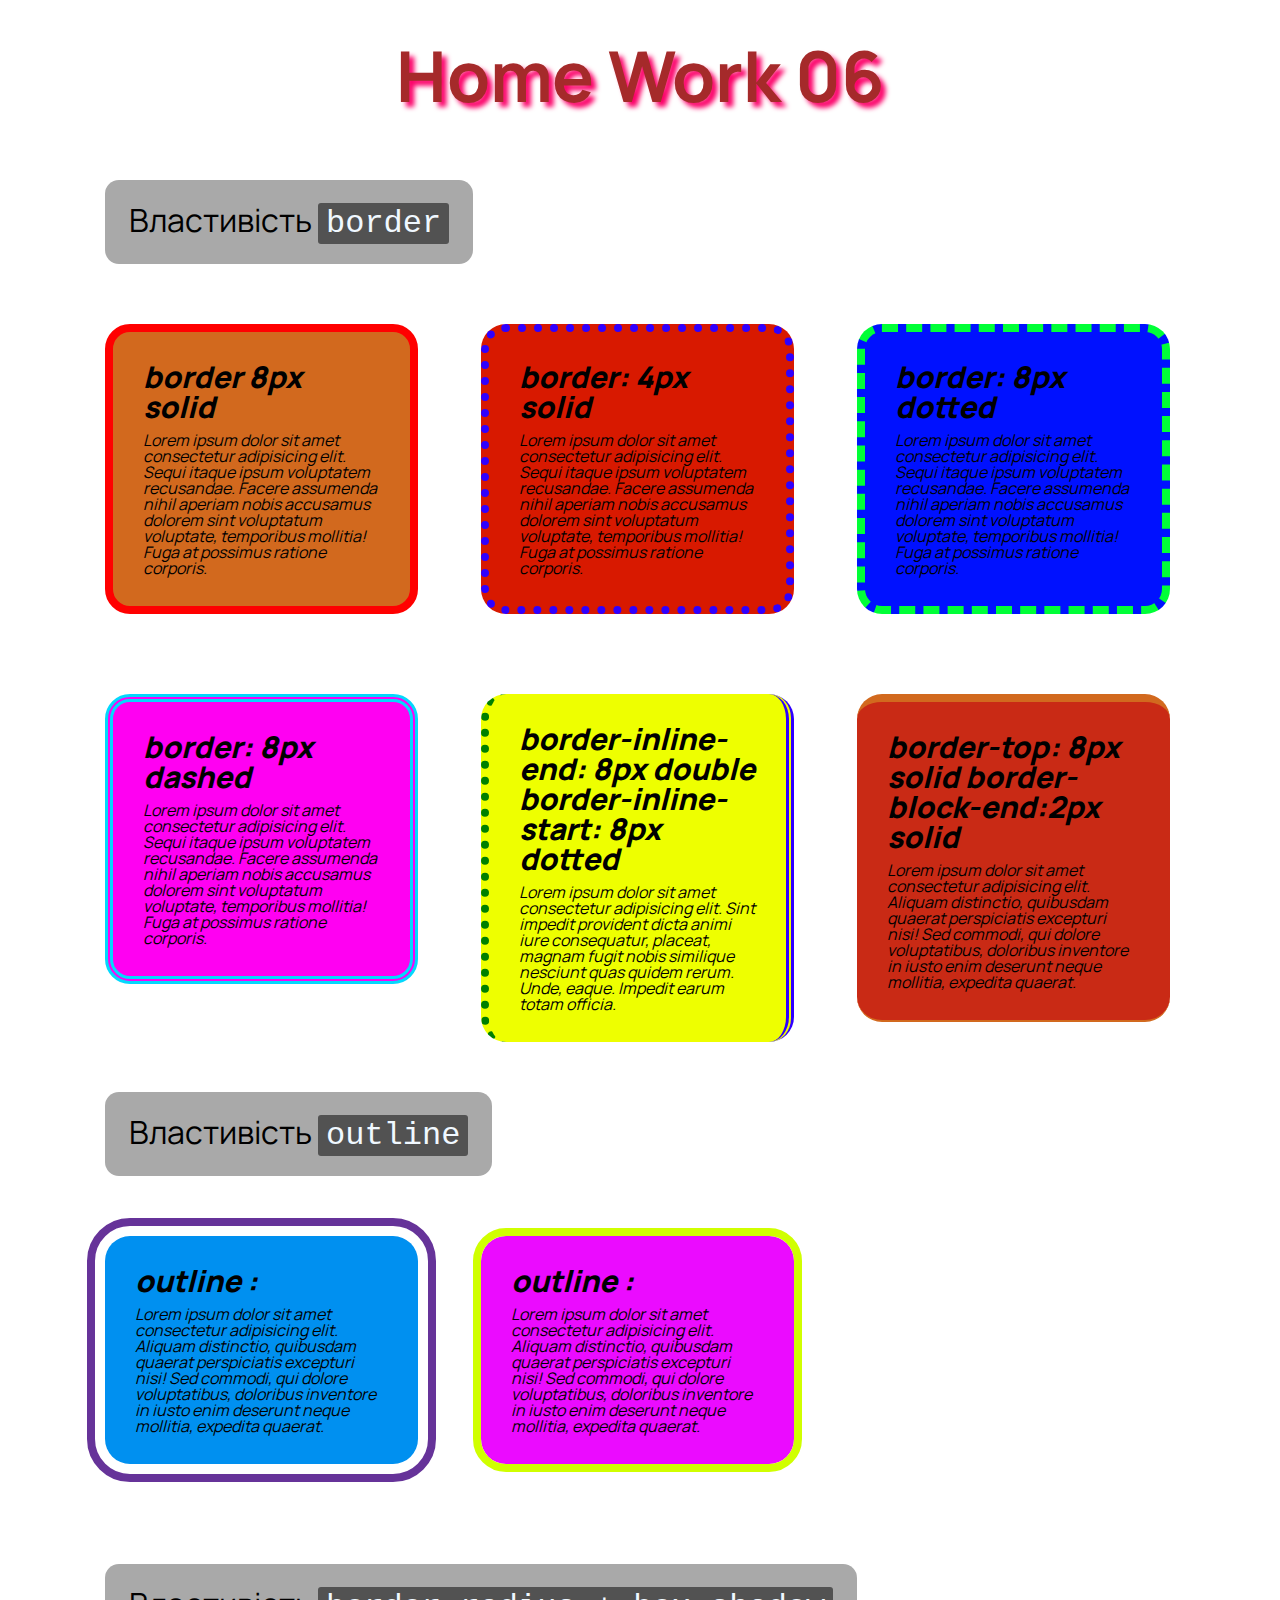
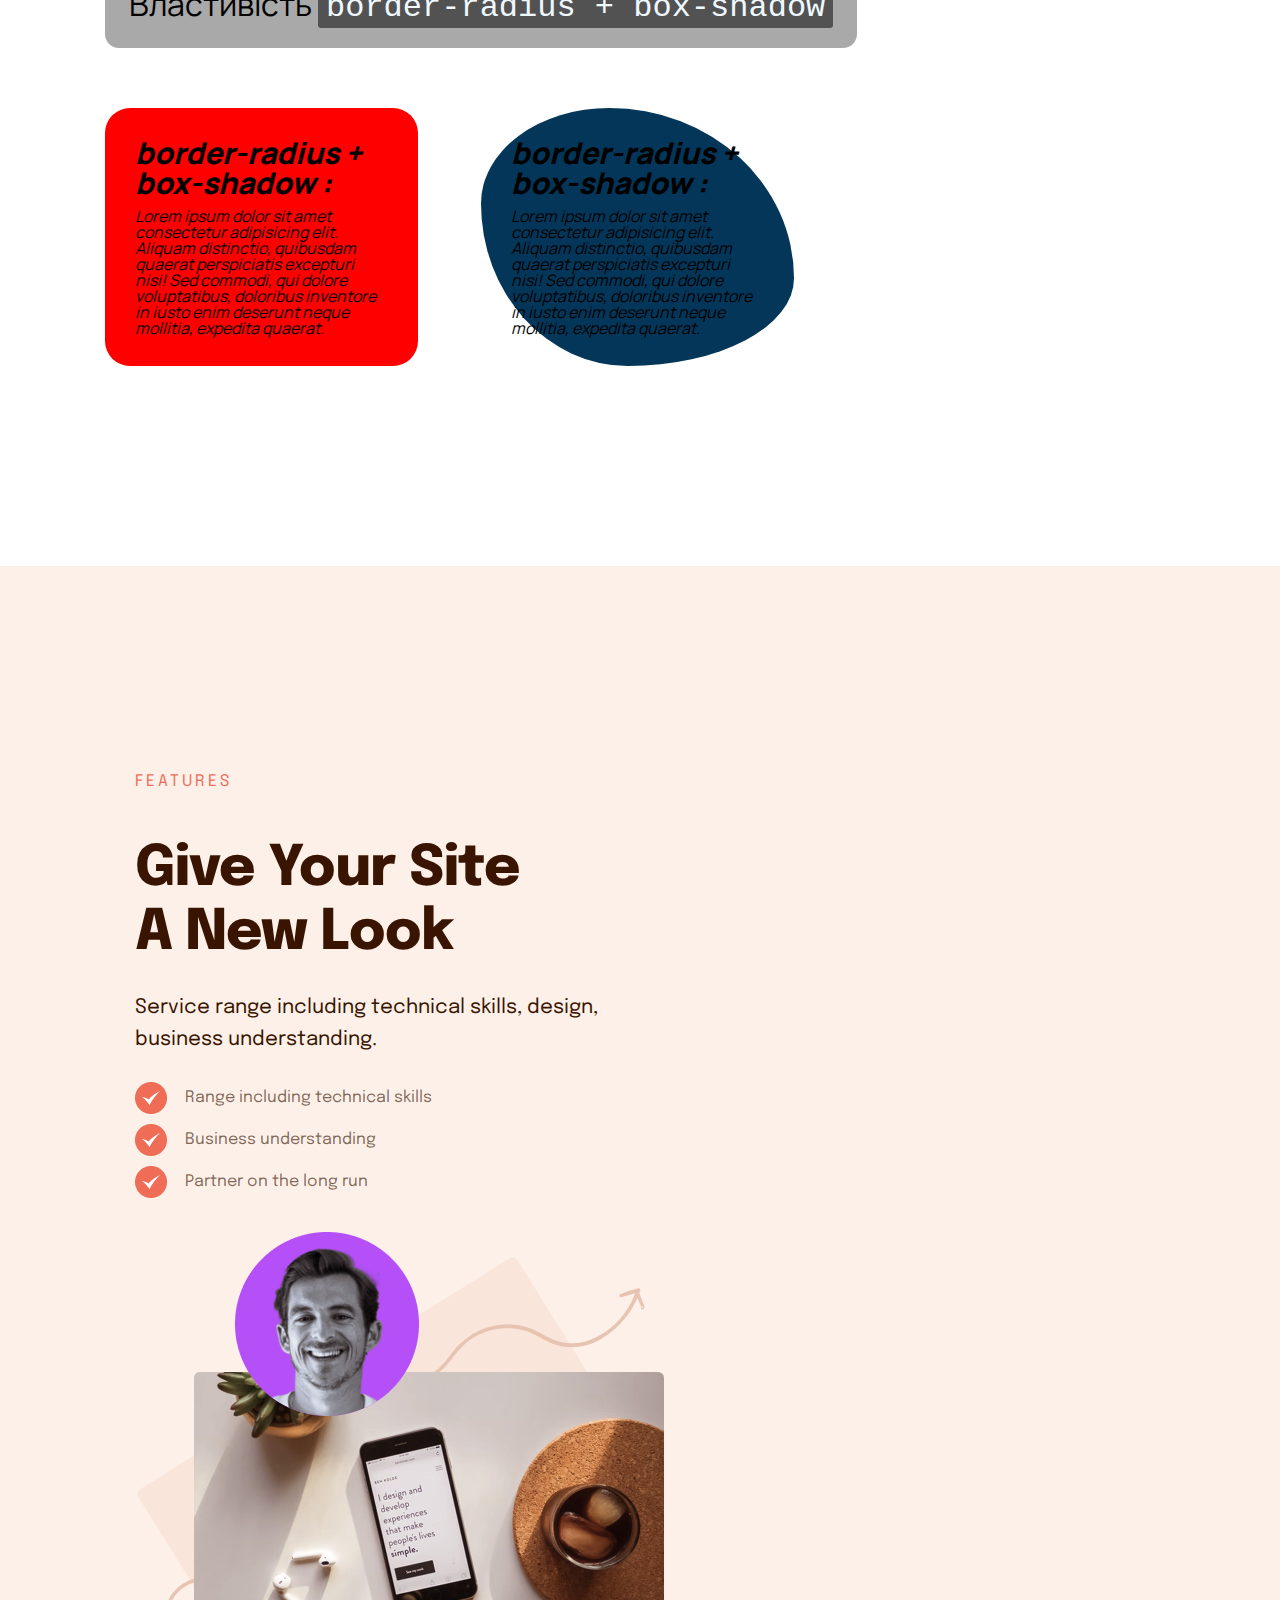
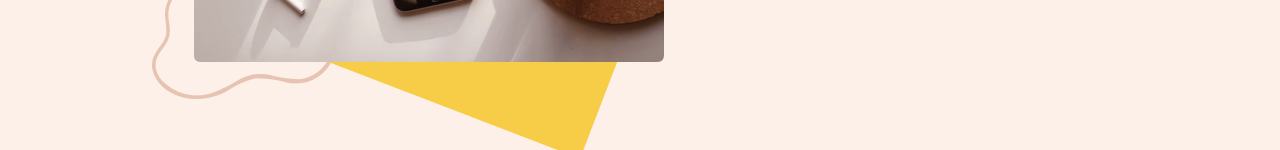
==== lesson_06/index.html @ 3683ef76 "Add files via upload" ====
<!DOCTYPE html>
<html lang="en">
  <head>
    <meta charset="UTF-8" />
    <meta name="viewport" content="width=device-width, initial-scale=1.0" />
    <link rel="stylesheet" href="css/style.css" />
    <title>Lesson 06</title>
  </head>
  <body>
    <div class="wrapper">
      <header class="header">
        <div class="container">
          <h1 class="text">Home Work 06</h1>
        </div>
      </header>
    </div>
    <main>
      <div class="border-block-title">
        <div class="main-block">
          <div class="main-content">
            <div class="mained-title">
              <h2 class="main-title">
                Властивість
                <code>border</code>
              </h2>
            </div>
            <div class="border-block-cards">
              <div class="border-main-title">
                <h3 class="border-content-1">border 8px solid</h3>
                <div class="border-main-text">
                  <p>
                    Lorem ipsum dolor sit amet consectetur adipisicing elit.
                    Sequi itaque ipsum voluptatem recusandae. Facere assumenda
                    nihil aperiam nobis accusamus dolorem sint voluptatum
                    voluptate, temporibus mollitia! Fuga at possimus ratione
                    corporis.
                  </p>
                </div>
              </div>
            </div>
            <div class="border-block-cards">
              <div class="border-main-title-1">
                <h4 class="border-content-1">border: 4px solid</h4>
                <div class="border-main-text">
                  <p>
                    Lorem ipsum dolor sit amet consectetur adipisicing elit.
                    Sequi itaque ipsum voluptatem recusandae. Facere assumenda
                    nihil aperiam nobis accusamus dolorem sint voluptatum
                    voluptate, temporibus mollitia! Fuga at possimus ratione
                    corporis.
                  </p>
                </div>
              </div>
            </div>
            <div class="border-block-cards">
              <div class="border-main-title-2">
                <h5 class="border-content-1">border: 8px dotted</h5>
                <div class="border-main-text">
                  <p>
                    Lorem ipsum dolor sit amet consectetur adipisicing elit.
                    Sequi itaque ipsum voluptatem recusandae. Facere assumenda
                    nihil aperiam nobis accusamus dolorem sint voluptatum
                    voluptate, temporibus mollitia! Fuga at possimus ratione
                    corporis.
                  </p>
                </div>
              </div>
            </div>
            <div class="border-block-cards">
              <div class="border-main-title-3">
                <h6 class="border-content-1">border: 8px dashed</h6>
                <div class="border-main-text">
                  <p>
                    Lorem ipsum dolor sit amet consectetur adipisicing elit.
                    Sequi itaque ipsum voluptatem recusandae. Facere assumenda
                    nihil aperiam nobis accusamus dolorem sint voluptatum
                    voluptate, temporibus mollitia! Fuga at possimus ratione
                    corporis.
                  </p>
                </div>
              </div>
            </div>
            <div class="border-block-cards">
              <div class="border-main-title-4">
                <p class="border-content-1">
                  border-inline-end: 8px double border-inline-start: 8px dotted
                </p>
                <div class="border-main-text">
                  <p>
                    Lorem ipsum dolor sit amet consectetur adipisicing elit.
                    Sint impedit provident dicta animi iure consequatur,
                    placeat, magnam fugit nobis similique nesciunt quas quidem
                    rerum. Unde, eaque. Impedit earum totam officia.
                  </p>
                </div>
              </div>
            </div>
            <div class="border-block-cards">
              <div class="border-main-title-5">
                <p class="border-content-1">
                  border-top: 8px solid border-block-end:2px solid
                </p>
                <div class="border-main-text">
                  <p>
                    Lorem ipsum dolor sit amet consectetur adipisicing elit.
                    Aliquam distinctio, quibusdam quaerat perspiciatis excepturi
                    nisi! Sed commodi, qui dolore voluptatibus, doloribus
                    inventore in iusto enim deserunt neque mollitia, expedita
                    quaerat.
                  </p>
                </div>
              </div>
            </div>
            <div class="mained-title">
              <p class="main-title">
                Властивість
                <code>outline</code>
              </p>
            </div>
            <div class="border-block-cards">
              <div class="border-main-title-6">
                <p class="border-content-1">outline :</p>
                <div class="border-main-text">
                  <p>
                    Lorem ipsum dolor sit amet consectetur adipisicing elit.
                    Aliquam distinctio, quibusdam quaerat perspiciatis excepturi
                    nisi! Sed commodi, qui dolore voluptatibus, doloribus
                    inventore in iusto enim deserunt neque mollitia, expedita
                    quaerat.
                  </p>
                </div>
              </div>
            </div>
            <div class="border-block-cards">
              <div class="border-main-title-7">
                <p class="border-content-1">outline :</p>
                <div class="border-main-text">
                  <p>
                    Lorem ipsum dolor sit amet consectetur adipisicing elit.
                    Aliquam distinctio, quibusdam quaerat perspiciatis excepturi
                    nisi! Sed commodi, qui dolore voluptatibus, doloribus
                    inventore in iusto enim deserunt neque mollitia, expedita
                    quaerat.
                  </p>
                </div>
              </div>
            </div>
            <div class="mained-title">
              <p class="main-title">
                Властивість
                <code>border-radius + box-shadow</code>
              </p>
            </div>
            <div class="border-block-cards">
              <div class="border-main-title-8">
                <p class="border-content-1">border-radius + box-shadow :</p>
                <div class="border-main-text">
                  <p>
                    Lorem ipsum dolor sit amet consectetur adipisicing elit.
                    Aliquam distinctio, quibusdam quaerat perspiciatis excepturi
                    nisi! Sed commodi, qui dolore voluptatibus, doloribus
                    inventore in iusto enim deserunt neque mollitia, expedita
                    quaerat.
                  </p>
                </div>
              </div>
            </div>
            <div class="border-block-cards">
              <div class="border-main-title-9">
                <p class="border-content-1">border-radius + box-shadow :</p>
                <div class="border-main-text">
                  <p>
                    Lorem ipsum dolor sit amet consectetur adipisicing elit.
                    Aliquam distinctio, quibusdam quaerat perspiciatis excepturi
                    nisi! Sed commodi, qui dolore voluptatibus, doloribus
                    inventore in iusto enim deserunt neque mollitia, expedita
                    quaerat.
                  </p>
                </div>
              </div>
            </div>
          </div>
        </div>
      </div>
      <section class="features">
        <div class="features-block-main">
          <div class="features-block">
            <div class="features-body">
              <div class="features-text">
                <p class="features-main-text">FEATURES</p>
              </div>
              <div class="features-site-main">
                <p class="features-your-site">Give Your Site A New Look</p>
              </div>
              <div class="features-service-main">
                <p class="features-service-text">
                  Service range including technical skills, design, business
                  understanding.
                </p>
              </div>
              <ul class="features-class-block">
                <li class="features-list">Range including technical skills</li>
                <li class="features-list">Business understanding</li>
                <li class="features-list">Partner on the long run</li>
              </ul>
            </div>
            <div class="image-block-main">
              <img
                src="img/pic.png"
                alt="A man is engaged with his phone while enjoying a cup of coffee, seated at a desk filled with work materials."
              />
            </div>
          </div>
        </div>
      </section>
    </main>
    <footer>
      <p></p>
    </footer>
  </body>
</html>
---- lesson_06/css/style.css ----
@import url("reset.css");
@import url(https://fonts.googleapis.com/css?family=Manrope:200,300,regular,500,600,700,800);
@import url(https://fonts.googleapis.com/css?family=Roboto:100,100italic,300,300italic,regular,italic,500,500italic,700,700italic,900,900italic);
@import url(https://fonts.googleapis.com/css?family=Epilogue:100,200,300,regular,500,600,700,800,900,100italic,200italic,300italic,italic,500italic,600italic,700italic,800italic,900italic);
body {
  font-family: "Manrope";
}

.text {
  text-align: center;
  color: brown;
  font-size: 70px;
  font-weight: 700;
  line-height: 150px;
  font-style: normal;
  text-shadow: 5px 5px 5px rgb(252, 0, 105);
}
.border-block-title {
  box-sizing: border-box;
  margin-bottom: 70px;
}
.main-block {
  margin-top: 30px;
  margin-left: 75px;
  margin-right: 75px;
}

.mained-title {
  font-family: "Manrope";
  color: black;
  font-style: normal;
  margin-block-end: 30px;
  margin-left: 30px;
  margin-bottom: 30px;
}
code {
  padding: 2px 8px;
  border-radius: 3px;
  background-color: #525252;
  color: aliceblue;
}
.main-title {
  display: inline-block;
  font-size: 32px;
  padding: 24px;
  background-color: darkgray;
  border-radius: 14px;
}
.border-block-cards {
  vertical-align: top;
  width: 33%;
  display: inline-block;
  margin-bottom: 20px;
  padding: 30px;
}
.border-main-title {
  background-color: chocolate;
  padding: 30px;
  border-radius: 25px;
  border: 8px solid red;
}
.border-content-1 {
  padding-bottom: 10px;
  font-weight: 800;
  font-style: italic;
  font-size: 30px;
}
.border-main-text {
  font-weight: 400;
  font-style: italic;
}
.border-main-title-1 {
  background-color: rgb(216, 25, 0);
  padding: 30px;
  border-radius: 25px;
  border: 8px dotted rgb(47, 0, 255);
}
.border-main-title-2 {
  background-color: rgb(0, 17, 255);
  padding: 30px;
  border-radius: 25px;
  border: 8px dashed rgb(0, 255, 55);
}
.border-main-title-3 {
  background-color: rgb(255, 0, 242);
  padding: 30px;
  border-radius: 25px;
  border: 8px double rgb(4, 216, 253);
}
.border-main-title-4 {
  background-color: rgb(238, 255, 0);
  padding: 30px;
  border-radius: 25px;
  border-inline-end: 8px double rgb(47, 0, 255);
  border-inline-start: 8px dotted green;
}
.border-main-title-5 {
  background-color: rgb(201, 42, 21);
  padding: 30px;
  border-radius: 25px;
  border-top: 8px solid chocolate;
  border-block-end: 2px solid chocolate;
}
.border-main-title-6 {
  background-color: rgb(0, 144, 240);
  padding: 30px;
  border-radius: 25px;
  outline: 8px solid rebeccapurple;
  outline-offset: 10px;
  margin-bottom: 50px;
}

.border-main-title-7 {
  background-color: rgb(235, 11, 255);
  padding: 30px;
  border-radius: 25px;
  outline: 8px solid rgb(208, 255, 0);
  margin-bottom: 50px;
}

.border-main-title-8 {
  background-color: rgb(255, 0, 0);
  padding: 30px;
  border-radius: 25px;
}

.border-main-title-9 {
  background-color: rgb(3, 54, 88);
  padding: 30px;
  border-radius: 41% 59% 53% 47% / 37% 66% 34% 63%;
}
.features {
  background-color: #fdf0e9;
}
.features-block-main {
  margin-left: 135px;
  margin-right: 135px;
  margin-top: 150px;
  padding-top: 200px;
}
.features-block {
  display: inline-block;
}
.features-body {
 
}
.features-text {
  font-family: Epilogue;
  font-size: 16px;
  font-style: normal;
  font-weight: 400;
  line-height: 32px; /* 200% */
  letter-spacing: 3px;
  text-transform: uppercase;
  color: #ef6d58;
  padding-bottom: 20px;
  width: 93px;
}
.features-main-text {
}
.features-site-main {
  font-family: Epilogue;
  font-size: 56px;
  font-style: normal;
  font-weight: 800;
  line-height: 64px; /* 114.286% */
  letter-spacing: -1px;
  color: #391400;
  width: 397px;
  padding-bottom: 26px;
  padding-top: 20px;
}
.features-your-site {
}
.features-service-main {
  font-family: Epilogue;
  font-size: 20px;
  font-style: normal;
  font-weight: 400;
  line-height: 32px; /* 160% */
  color: #391400;
  width: 470px;
  padding-bottom: 26px;
}
.features-service-text {
}
.features-class-block {
}
.features-list {
  font-family: Epilogue;
  font-size: 16px;
  font-style: normal;
  font-weight: 400;
  line-height: 32px; /* 200% */
  color: rgba(57, 20, 0, 0.64);
  background: url(/lesson_06/img/check.png) 0 0 / 32px no-repeat;
  margin-bottom: 10px;
  padding-left: 50px;
}
.image-block-main {
  
  display: inline-block;
  
}
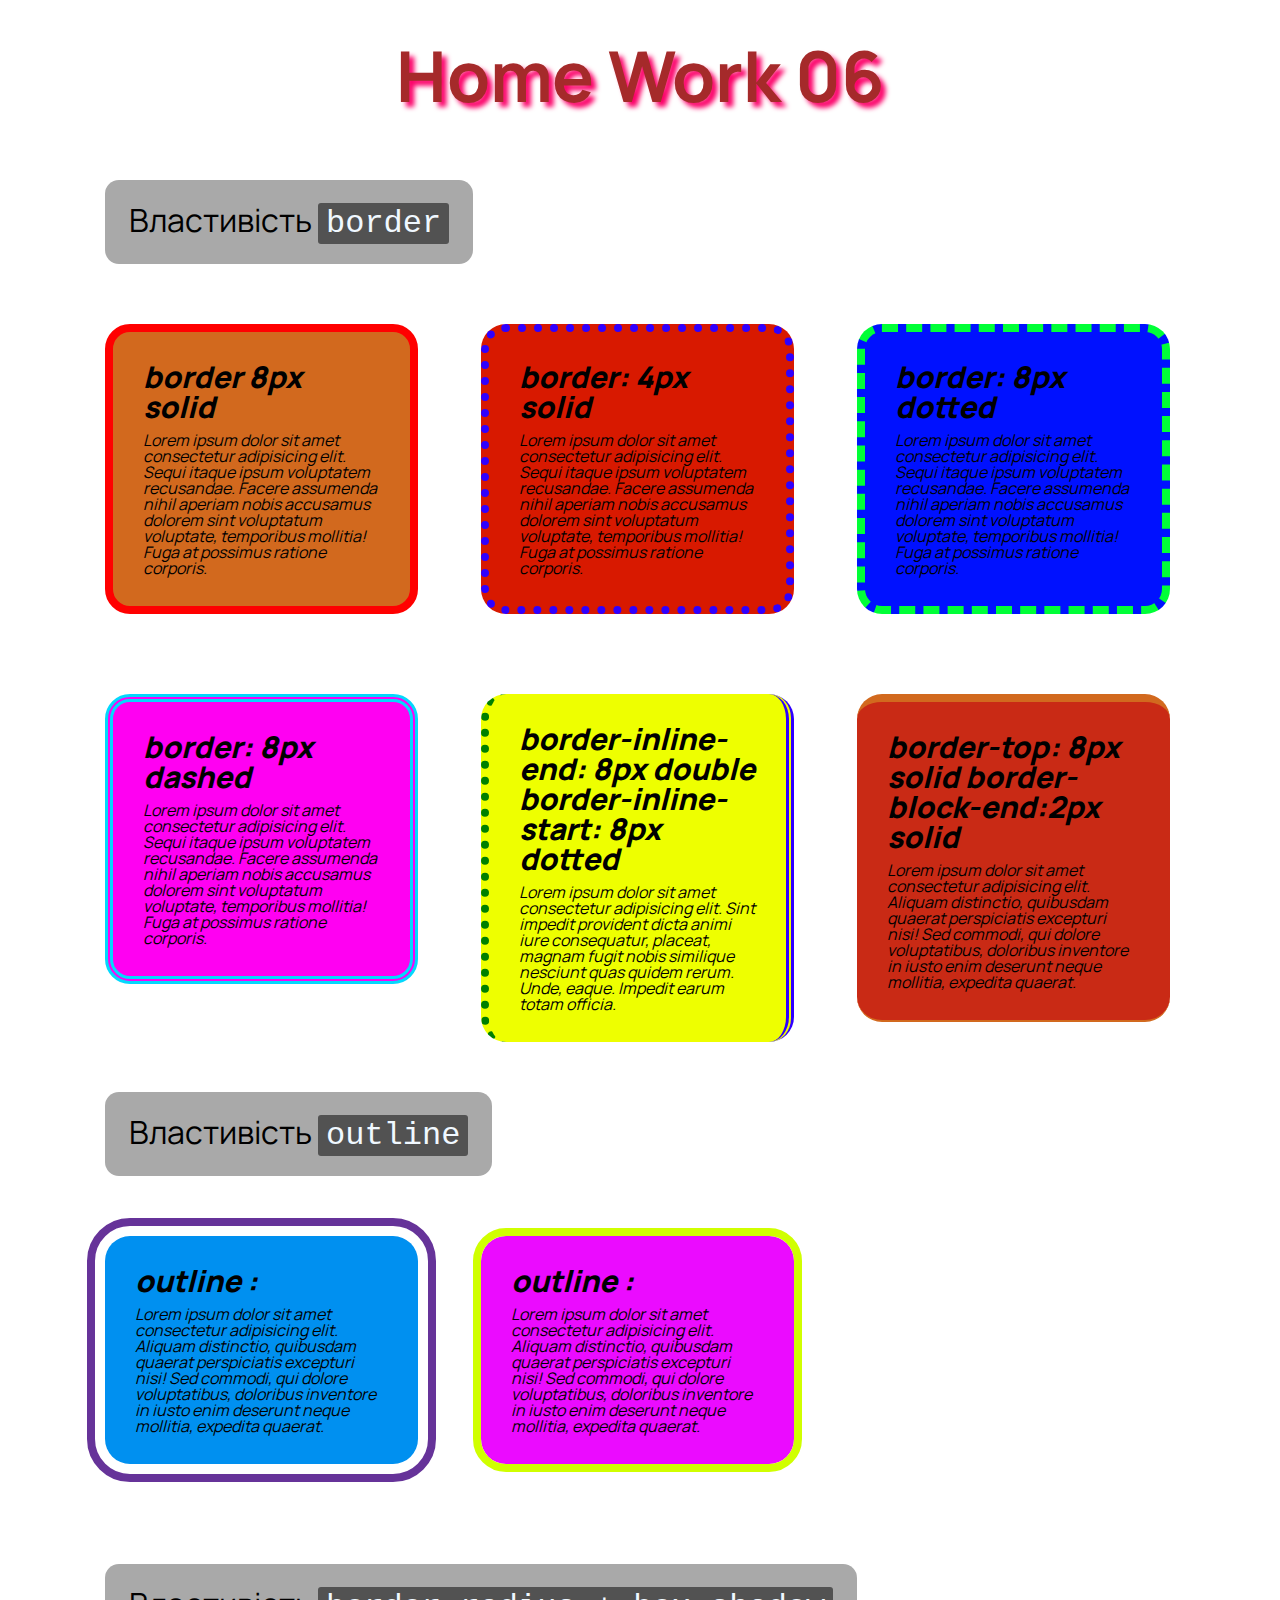
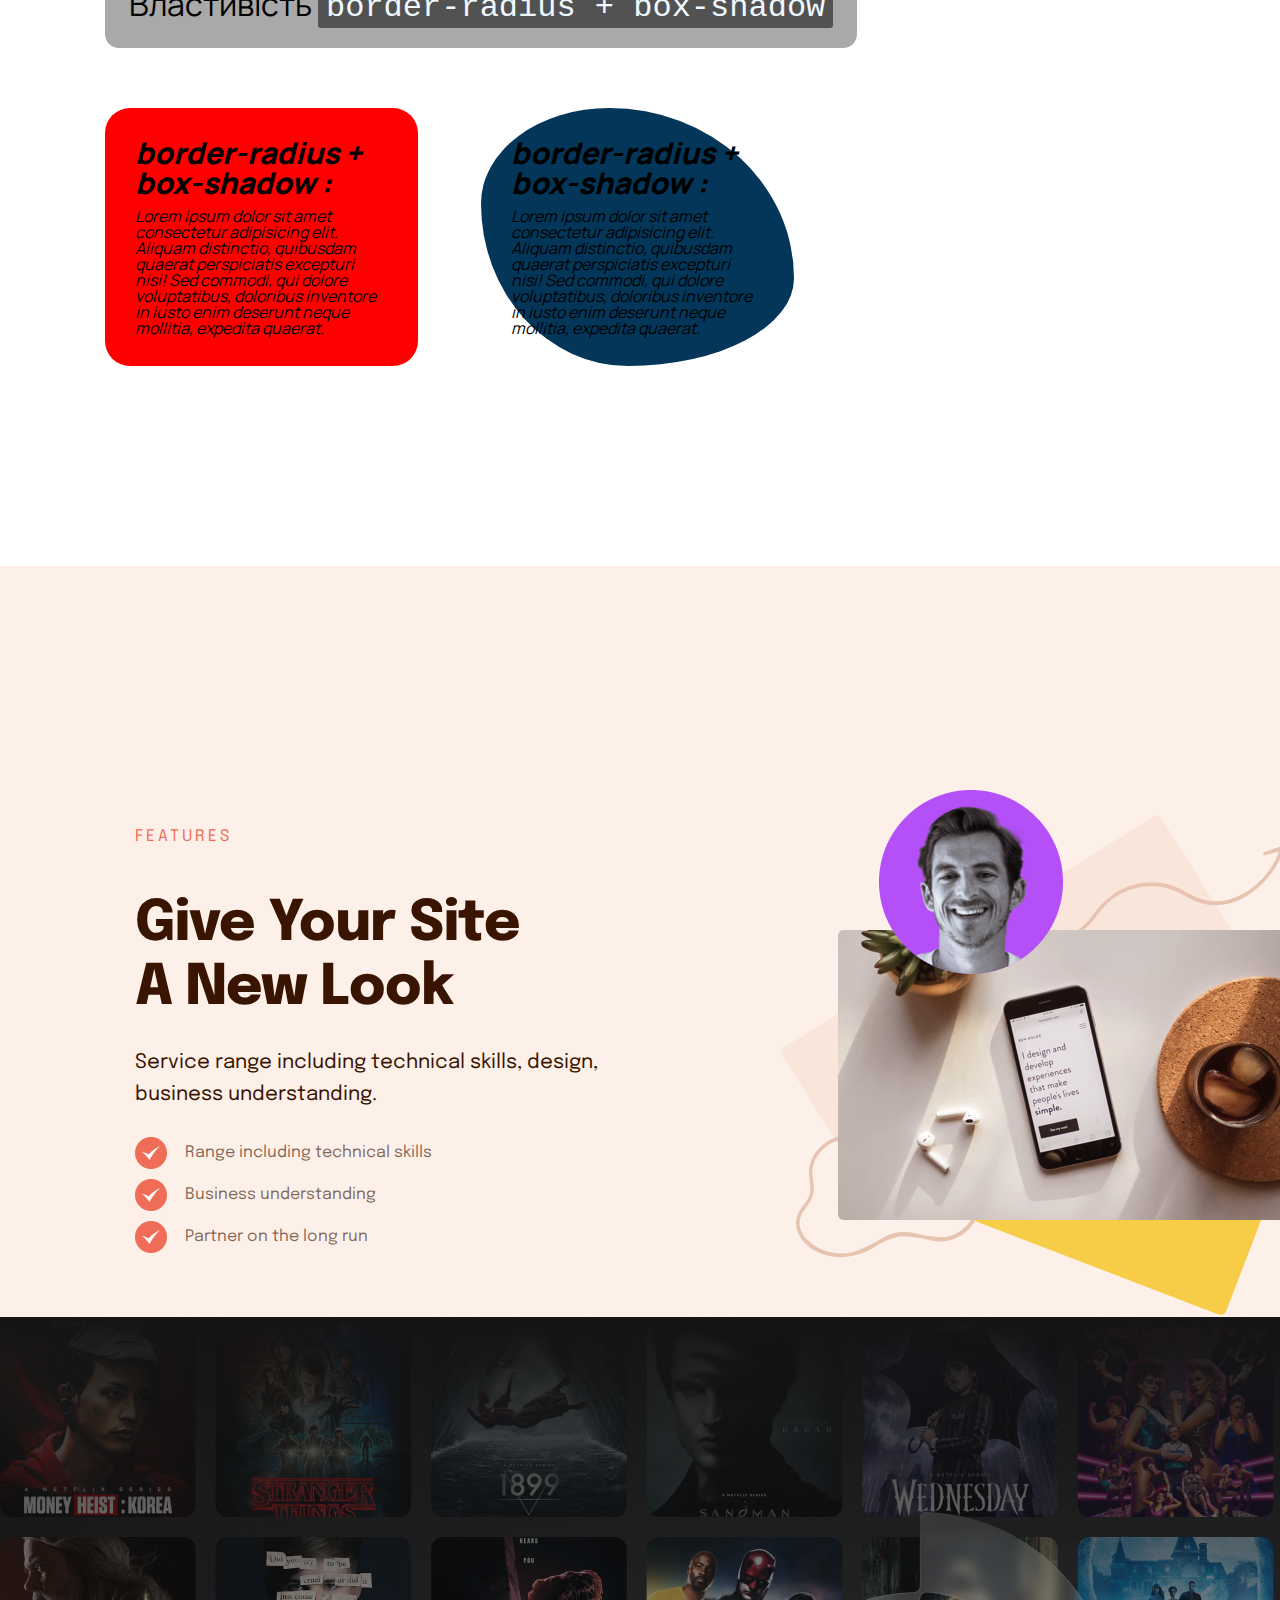
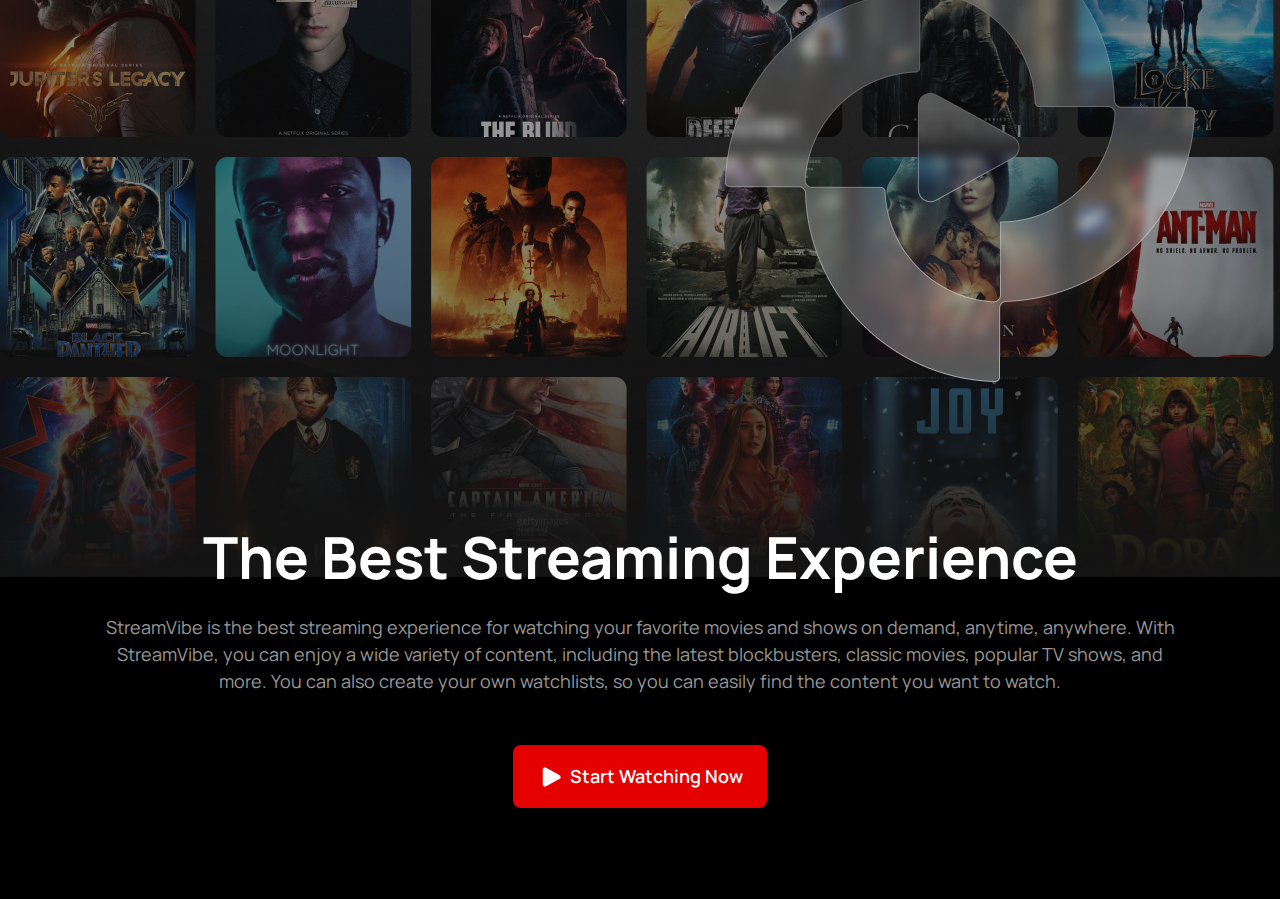
==== commit 518aa41e: "Add files via upload" ====
--- a/lesson_06/index.html
+++ b/lesson_06/index.html
@@ -213,6 +213,24 @@
           </div>
         </div>
       </section>
+      <section class="block-in-stream">
+        <div class="stream-main-background">
+          <div class="stream-main-title">
+            <div class="stream-block-text">
+              <p class="title-stream">The Best Streaming Experience</p>
+              <p class="text-stream-vibe">
+                StreamVibe is the best streaming experience for watching your
+                favorite movies and shows on demand, anytime, anywhere. With
+                StreamVibe, you can enjoy a wide variety of content, including
+                the latest blockbusters, classic movies, popular TV shows, and
+                more. You can also create your own watchlists, so you can easily
+                find the content you want to watch.
+              </p>
+              <button class="button-stream">Start Watching Now</button>
+            </div>
+          </div>
+        </div>
+      </section>
     </main>
     <footer>
       <p></p>
--- a/lesson_06/css/style.css
+++ b/lesson_06/css/style.css
@@ -2,6 +2,7 @@
 @import url(https://fonts.googleapis.com/css?family=Manrope:200,300,regular,500,600,700,800);
 @import url(https://fonts.googleapis.com/css?family=Roboto:100,100italic,300,300italic,regular,italic,500,500italic,700,700italic,900,900italic);
 @import url(https://fonts.googleapis.com/css?family=Epilogue:100,200,300,regular,500,600,700,800,900,100italic,200italic,300italic,italic,500italic,600italic,700italic,800italic,900italic);
+
 body {
   font-family: "Manrope";
 }
@@ -15,10 +16,12 @@
   font-style: normal;
   text-shadow: 5px 5px 5px rgb(252, 0, 105);
 }
+
 .border-block-title {
   box-sizing: border-box;
   margin-bottom: 70px;
 }
+
 .main-block {
   margin-top: 30px;
   margin-left: 75px;
@@ -33,12 +36,14 @@
   margin-left: 30px;
   margin-bottom: 30px;
 }
+
 code {
   padding: 2px 8px;
   border-radius: 3px;
   background-color: #525252;
   color: aliceblue;
 }
+
 .main-title {
   display: inline-block;
   font-size: 32px;
@@ -46,6 +51,7 @@
   background-color: darkgray;
   border-radius: 14px;
 }
+
 .border-block-cards {
   vertical-align: top;
   width: 33%;
@@ -53,40 +59,47 @@
   margin-bottom: 20px;
   padding: 30px;
 }
+
 .border-main-title {
   background-color: chocolate;
   padding: 30px;
   border-radius: 25px;
   border: 8px solid red;
 }
+
 .border-content-1 {
   padding-bottom: 10px;
   font-weight: 800;
   font-style: italic;
   font-size: 30px;
 }
+
 .border-main-text {
   font-weight: 400;
   font-style: italic;
 }
+
 .border-main-title-1 {
   background-color: rgb(216, 25, 0);
   padding: 30px;
   border-radius: 25px;
   border: 8px dotted rgb(47, 0, 255);
 }
+
 .border-main-title-2 {
   background-color: rgb(0, 17, 255);
   padding: 30px;
   border-radius: 25px;
   border: 8px dashed rgb(0, 255, 55);
 }
+
 .border-main-title-3 {
   background-color: rgb(255, 0, 242);
   padding: 30px;
   border-radius: 25px;
   border: 8px double rgb(4, 216, 253);
 }
+
 .border-main-title-4 {
   background-color: rgb(238, 255, 0);
   padding: 30px;
@@ -94,6 +107,7 @@
   border-inline-end: 8px double rgb(47, 0, 255);
   border-inline-start: 8px dotted green;
 }
+
 .border-main-title-5 {
   background-color: rgb(201, 42, 21);
   padding: 30px;
@@ -101,6 +115,7 @@
   border-top: 8px solid chocolate;
   border-block-end: 2px solid chocolate;
 }
+
 .border-main-title-6 {
   background-color: rgb(0, 144, 240);
   padding: 30px;
@@ -129,76 +144,141 @@
   padding: 30px;
   border-radius: 41% 59% 53% 47% / 37% 66% 34% 63%;
 }
+
 .features {
   background-color: #fdf0e9;
 }
+
 .features-block-main {
   margin-left: 135px;
   margin-right: 135px;
   margin-top: 150px;
   padding-top: 200px;
-}
+  width: 1440px;
+}
+
 .features-block {
   display: inline-block;
-}
+  max-inline-size: 1202px;
+}
+
 .features-body {
- 
-}
+  display: inline-block;
+  vertical-align: middle;
+  padding-right: 171.3px;
+}
+
 .features-text {
   font-family: Epilogue;
   font-size: 16px;
   font-style: normal;
   font-weight: 400;
-  line-height: 32px; /* 200% */
+  line-height: 32px;
+  /* 200% */
   letter-spacing: 3px;
   text-transform: uppercase;
   color: #ef6d58;
   padding-bottom: 20px;
   width: 93px;
 }
+
 .features-main-text {
 }
+
 .features-site-main {
   font-family: Epilogue;
   font-size: 56px;
   font-style: normal;
   font-weight: 800;
-  line-height: 64px; /* 114.286% */
+  line-height: 64px;
+  /* 114.286% */
   letter-spacing: -1px;
   color: #391400;
   width: 397px;
   padding-bottom: 26px;
   padding-top: 20px;
 }
+
 .features-your-site {
 }
+
 .features-service-main {
   font-family: Epilogue;
   font-size: 20px;
   font-style: normal;
   font-weight: 400;
-  line-height: 32px; /* 160% */
+  line-height: 32px;
+  /* 160% */
   color: #391400;
   width: 470px;
   padding-bottom: 26px;
 }
-.features-service-text {
-}
-.features-class-block {
-}
 .features-list {
   font-family: Epilogue;
   font-size: 16px;
   font-style: normal;
   font-weight: 400;
-  line-height: 32px; /* 200% */
+  line-height: 32px;
+  /* 200% */
   color: rgba(57, 20, 0, 0.64);
   background: url(/lesson_06/img/check.png) 0 0 / 32px no-repeat;
   margin-bottom: 10px;
   padding-left: 50px;
 }
+
 .image-block-main {
-  
-  display: inline-block;
-  
-}
+  display: inline-block;
+  vertical-align: middle;
+}
+.block-in-stream {
+}
+.stream-main-background {
+  background: url(/lesson_06/img/Sub\ Container.png) no-repeat;
+  padding-top: 796px;
+  padding-bottom: 100px;
+  background-color: black;
+}
+.stream-main-title {
+  max-width: 1627px;
+  margin: 0 auto;
+  padding-inline: 15px;
+}
+.stream-block-text {
+  max-width: 1096px;
+  margin: 0 auto;
+  text-align: center;
+}
+.title-stream {
+  text-align: center;
+  font-family: Manrope;
+  font-size: 58px;
+  font-style: normal;
+  font-weight: 700;
+  line-height: 150%; /* 87px */
+  color: #fff;
+  margin-bottom: 14px;
+}
+.text-stream-vibe {
+  text-align: center;
+  font-family: Manrope;
+  font-size: 18px;
+  font-style: normal;
+  font-weight: 400;
+  line-height: 150%; /* 27px */
+  color: #999;
+  margin-bottom: 50px;
+}
+.button-stream {
+  color: #fff;
+  font-family: Manrope;
+  font-size: 18px;
+  font-style: normal;
+  font-weight: 600;
+  line-height: 150%; /* 27px */
+  padding: 18px 24px 18px 57px;
+  background-color: #e50000;
+  border-radius: 8px;
+  min-width: 251px;
+  text-align: center;
+  background: url(/lesson_06/img/Icon.png) 24px 50% no-repeat, #e50000;
+}
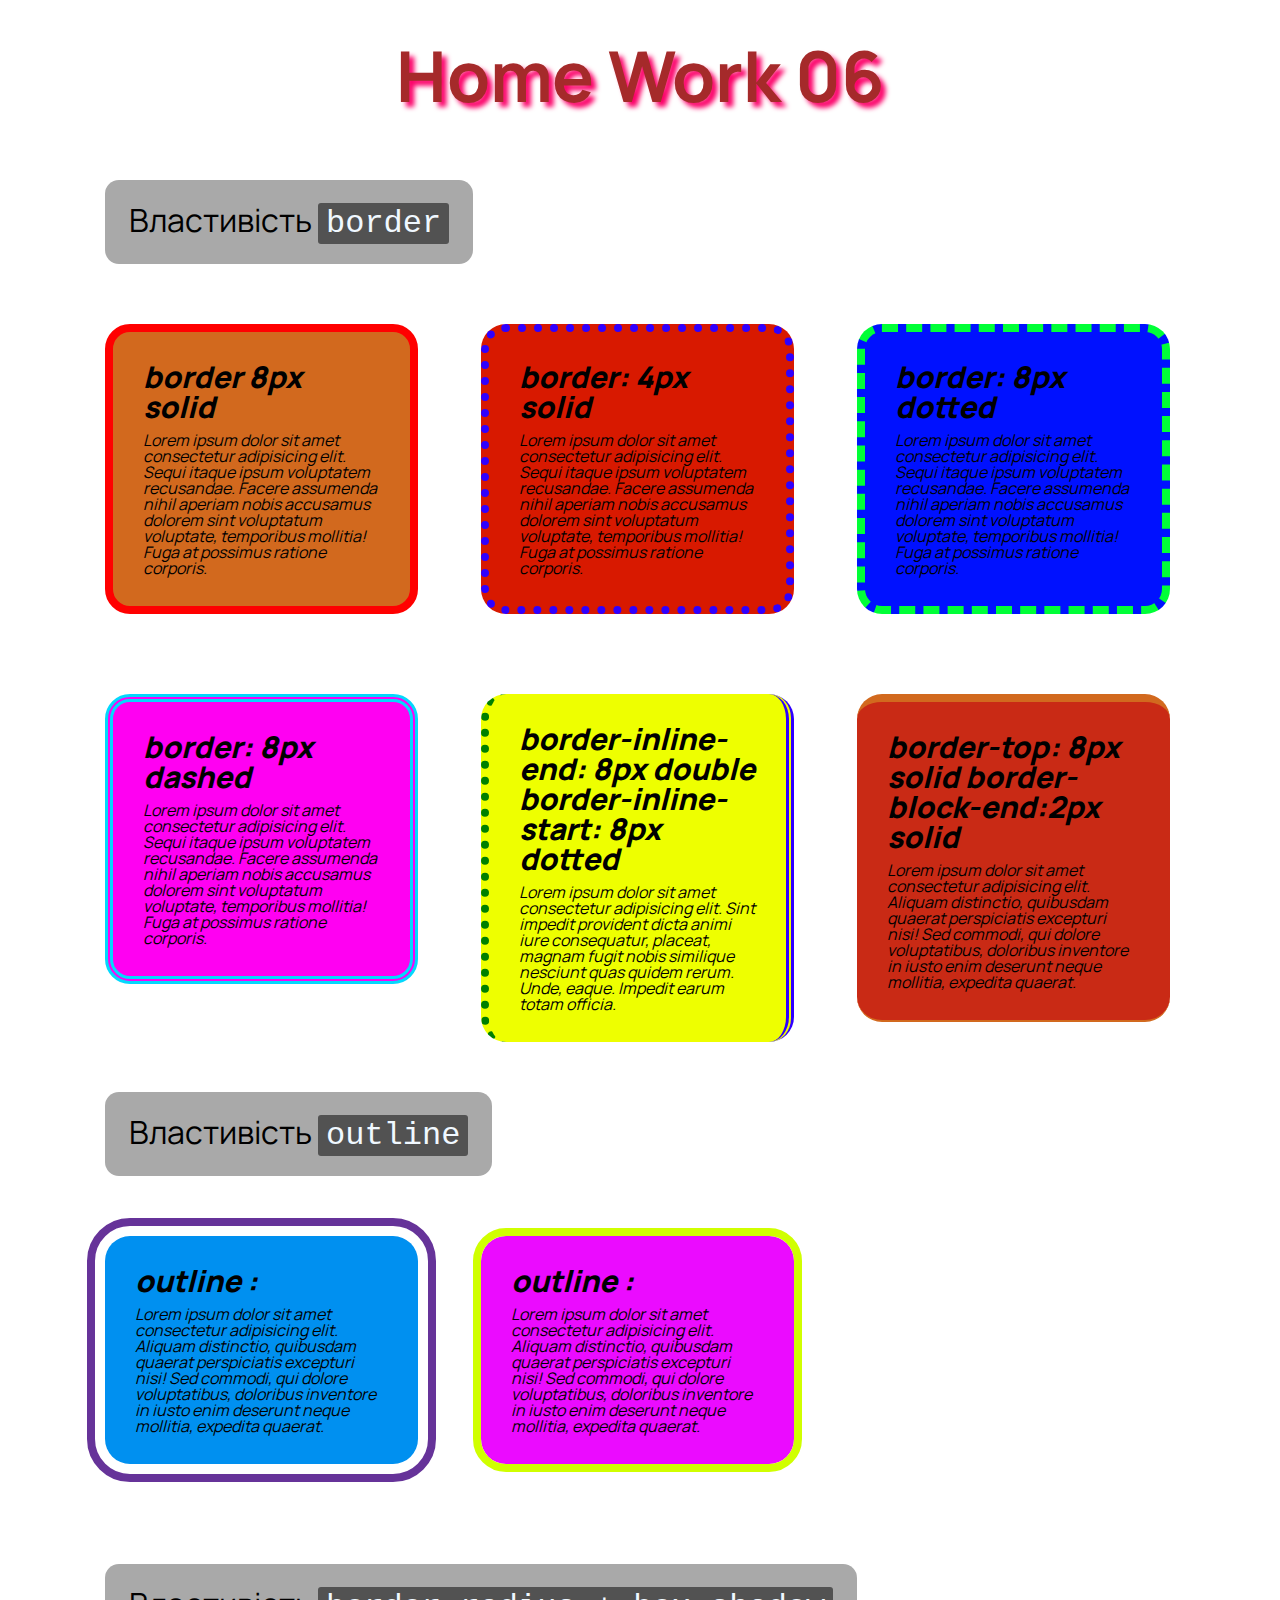
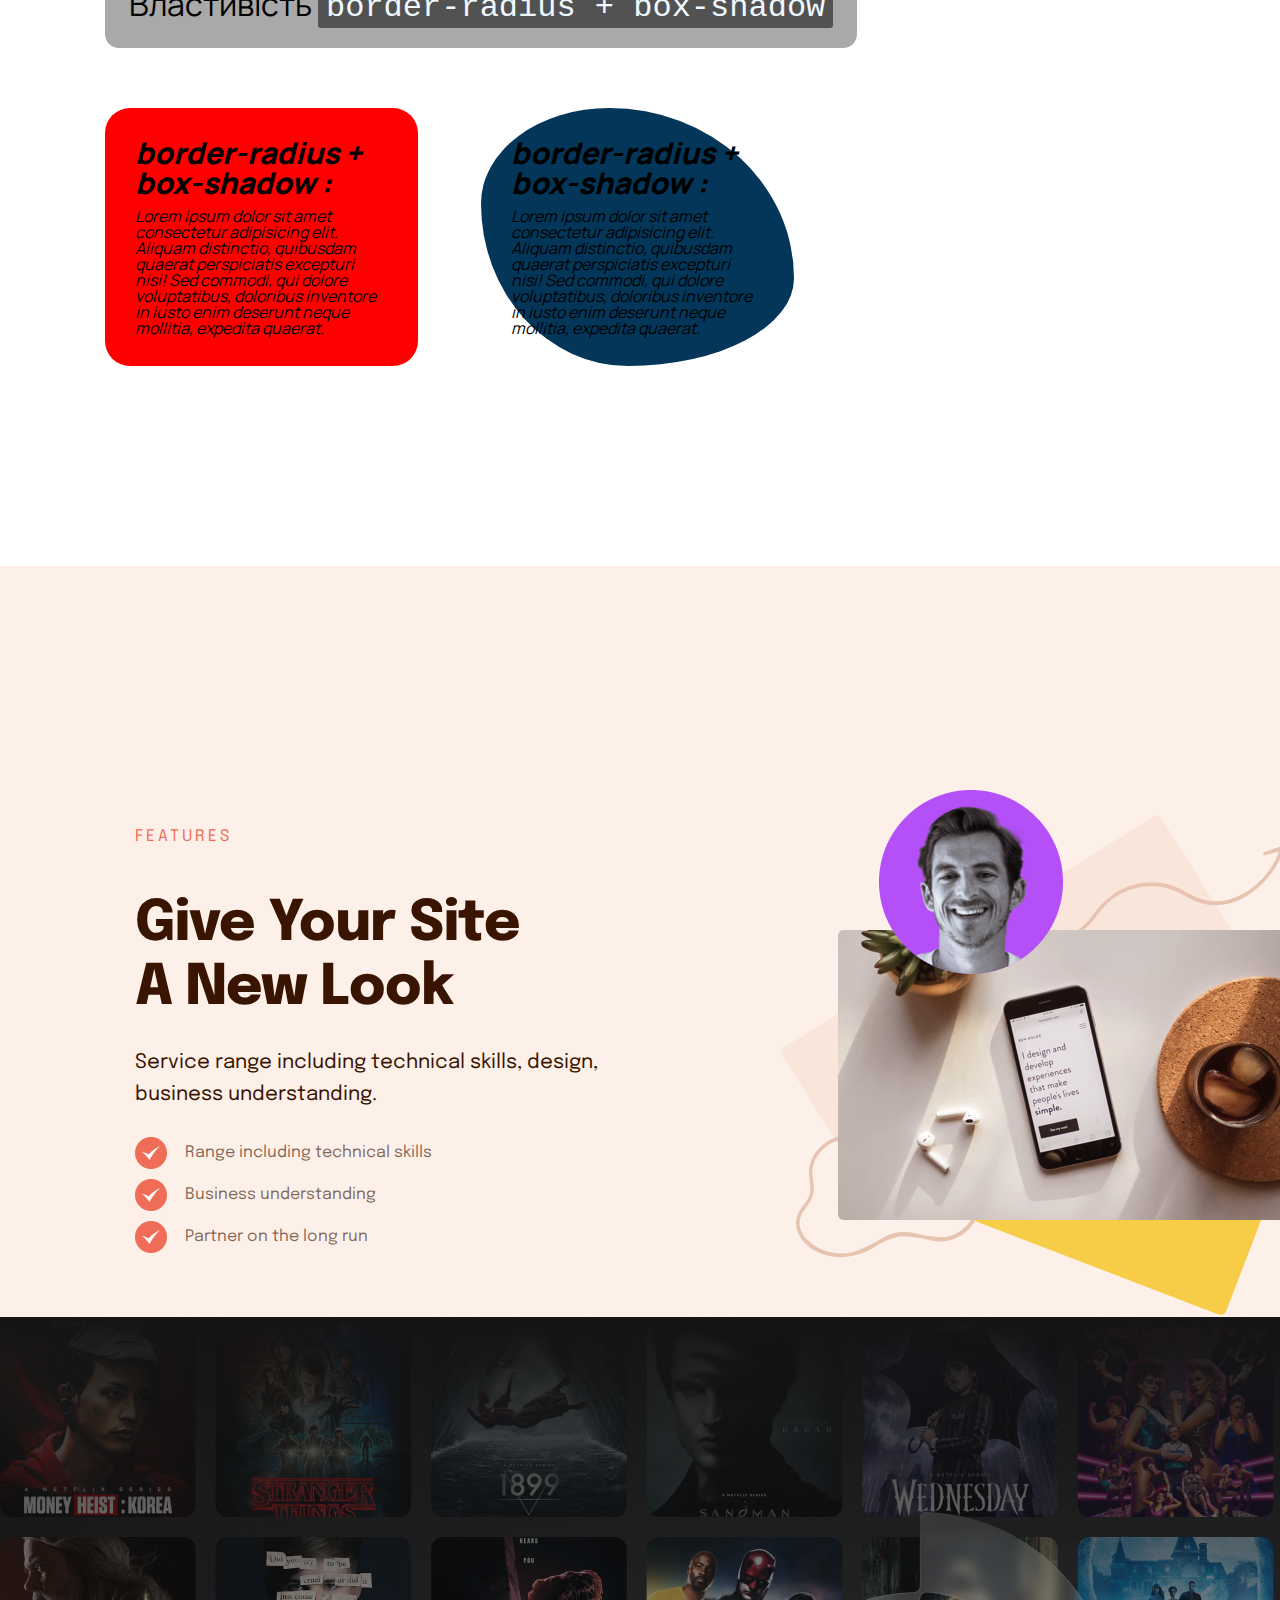
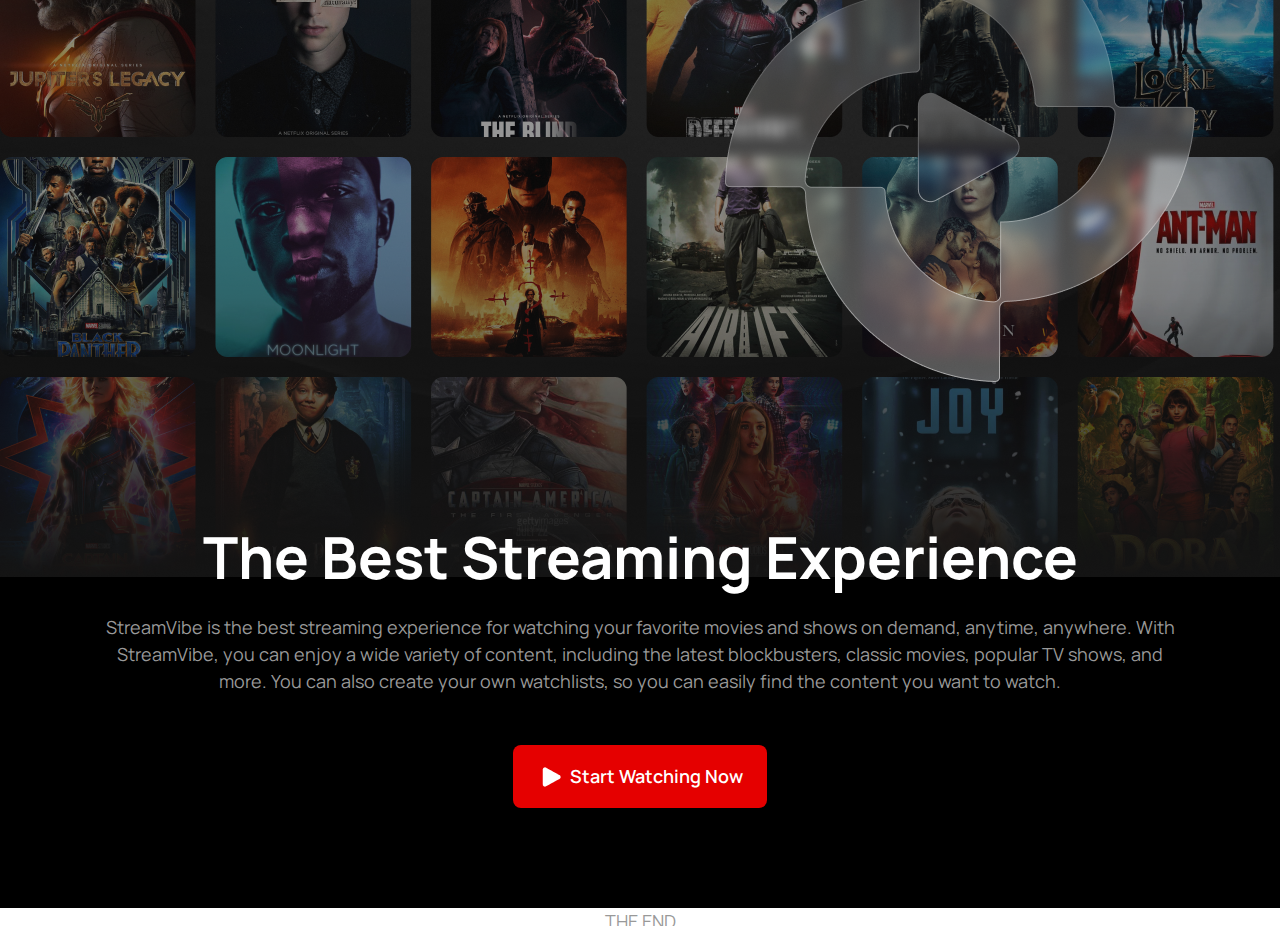
==== commit ffd1ac88: "Add files via upload" ====
--- a/lesson_06/index.html
+++ b/lesson_06/index.html
@@ -233,7 +233,7 @@
       </section>
     </main>
     <footer>
-      <p></p>
+      <div class="footer"><p class="end">THE END</p></div>
     </footer>
   </body>
 </html>
--- a/lesson_06/css/style.css
+++ b/lesson_06/css/style.css
@@ -180,9 +180,6 @@
   color: #ef6d58;
   padding-bottom: 20px;
   width: 93px;
-}
-
-.features-main-text {
 }
 
 .features-site-main {
@@ -199,9 +196,6 @@
   padding-top: 20px;
 }
 
-.features-your-site {
-}
-
 .features-service-main {
   font-family: Epilogue;
   font-size: 20px;
@@ -213,6 +207,7 @@
   width: 470px;
   padding-bottom: 26px;
 }
+
 .features-list {
   font-family: Epilogue;
   font-size: 16px;
@@ -221,7 +216,7 @@
   line-height: 32px;
   /* 200% */
   color: rgba(57, 20, 0, 0.64);
-  background: url(/lesson_06/img/check.png) 0 0 / 32px no-repeat;
+  background: url(../img/check.png) 0 0 / 32px no-repeat;
   margin-bottom: 10px;
   padding-left: 50px;
 }
@@ -230,55 +225,73 @@
   display: inline-block;
   vertical-align: middle;
 }
-.block-in-stream {
-}
+
 .stream-main-background {
-  background: url(/lesson_06/img/Sub\ Container.png) no-repeat;
+  background: url(../img/conter.png) no-repeat;
   padding-top: 796px;
   padding-bottom: 100px;
   background-color: black;
 }
+
 .stream-main-title {
   max-width: 1627px;
   margin: 0 auto;
   padding-inline: 15px;
 }
+
 .stream-block-text {
   max-width: 1096px;
   margin: 0 auto;
   text-align: center;
 }
+
 .title-stream {
   text-align: center;
   font-family: Manrope;
   font-size: 58px;
   font-style: normal;
   font-weight: 700;
-  line-height: 150%; /* 87px */
+  line-height: 150%;
+  /* 87px */
   color: #fff;
   margin-bottom: 14px;
 }
+
 .text-stream-vibe {
   text-align: center;
   font-family: Manrope;
   font-size: 18px;
   font-style: normal;
   font-weight: 400;
-  line-height: 150%; /* 27px */
+  line-height: 150%;
+  /* 27px */
   color: #999;
   margin-bottom: 50px;
 }
+
 .button-stream {
   color: #fff;
   font-family: Manrope;
   font-size: 18px;
   font-style: normal;
   font-weight: 600;
-  line-height: 150%; /* 27px */
+  line-height: 150%;
+  /* 27px */
   padding: 18px 24px 18px 57px;
   background-color: #e50000;
   border-radius: 8px;
   min-width: 251px;
   text-align: center;
-  background: url(/lesson_06/img/Icon.png) 24px 50% no-repeat, #e50000;
-}
+  background: url(../img/Icon.png) 24px 50% no-repeat, #e50000;
+}
+
+.footer {
+  text-align: center;
+  font-family: Manrope;
+  font-size: 18px;
+  font-style: normal;
+  font-weight: 400;
+  line-height: 150%;
+  /* 27px */
+  color: #999;
+}
